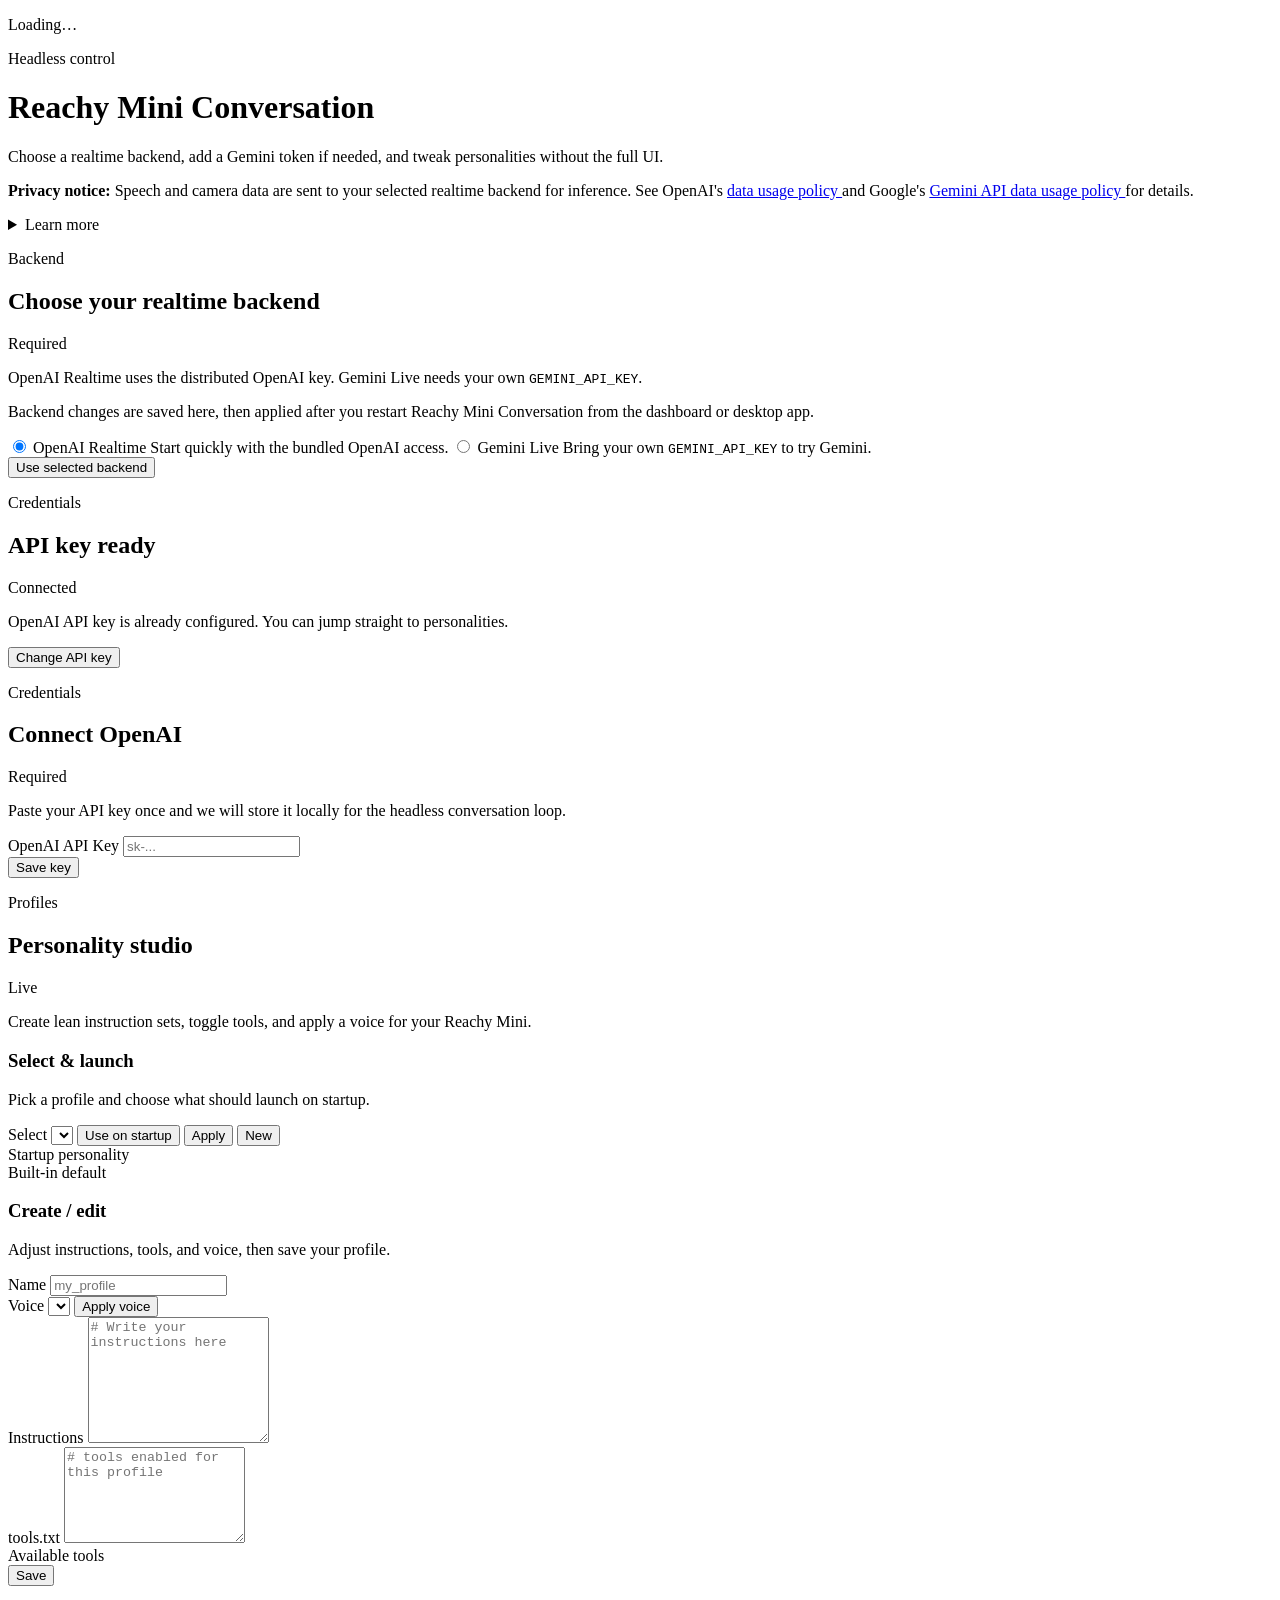
==== src/reachy_mini_conversation_app/static/index.html @ 75c62374 "feat: add Gemini Live backend to UI (#291)" ====
<!doctype html>
<html lang="en">
  <head>
    <meta charset="utf-8" />
    <meta name="viewport" content="width=device-width, initial-scale=1" />
    <title>Reachy Mini Conversation – Settings</title>
    <link rel="stylesheet" href="/static/style.css" />
  </head>
  <body>
    <div class="ambient"></div>
    <div id="loading" class="loading">
      <div class="spinner"></div>
      <p>Loading…</p>
    </div>
    <div class="container">
      <header class="hero">
        <div class="pill">Headless control</div>
        <h1>Reachy Mini Conversation</h1>
        <p class="subtitle">Choose a realtime backend, add a Gemini token if needed, and tweak personalities without the full UI.</p>
      </header>

      <aside class="privacy-notice" role="note" aria-label="Privacy notice">
        <p>
          <strong>Privacy notice:</strong>
          Speech and camera data are sent to your selected realtime backend for inference. See OpenAI's
          <a href="https://platform.openai.com/docs/guides/your-data" target="_blank" rel="noopener">
            data usage policy
          </a>
          and Google's
          <a href="https://ai.google.dev/gemini-api/docs/data-usage" target="_blank" rel="noopener">
            Gemini API data usage policy
          </a>
          for details.
        </p>

        <details>
          <summary>Learn more</summary>

          <p>
            In privacy-sensitive environments, use <code>--local-vision</code> to process images on-device. See the
            <a href="https://github.com/pollen-robotics/reachy_mini_conversation_app/blob/main/README.md" target="_blank" rel="noopener">
              project README
            </a>
            for full setup instructions. An open-source approach is in the works – stay tuned for its release.
          </p>
        </details>
      </aside>

      <div id="backend-panel" class="panel">
        <div class="panel-heading">
          <div>
            <p class="eyebrow">Backend</p>
            <h2>Choose your realtime backend</h2>
          </div>
          <span id="backend-chip" class="chip">Required</span>
        </div>
        <p id="backend-note" class="muted backend-note">
          OpenAI Realtime uses the distributed OpenAI key. Gemini Live needs your own <code>GEMINI_API_KEY</code>.
        </p>
        <p class="muted backend-note">
          Backend changes are saved here, then applied after you restart Reachy Mini Conversation from the dashboard or desktop app.
        </p>
        <div class="backend-choice-grid" role="radiogroup" aria-label="Conversation backend">
          <label class="backend-choice is-selected" data-backend-card="openai">
            <input type="radio" name="backend" value="openai" checked />
            <span class="backend-choice-body">
              <span class="backend-choice-title">OpenAI Realtime</span>
              <span class="backend-choice-copy">Start quickly with the bundled OpenAI access.</span>
            </span>
          </label>
          <label class="backend-choice" data-backend-card="gemini">
            <input type="radio" name="backend" value="gemini" />
            <span class="backend-choice-body">
              <span class="backend-choice-title">Gemini Live</span>
              <span class="backend-choice-copy">Bring your own <code>GEMINI_API_KEY</code> to try Gemini.</span>
            </span>
          </label>
        </div>
        <div class="actions">
          <button id="save-backend-btn" class="ghost hidden">Use selected backend</button>
          <p id="backend-status" class="status" role="status" aria-live="polite" aria-atomic="true"></p>
        </div>
      </div>

      <div id="configured" class="panel hidden">
        <div class="panel-heading">
          <div>
            <p class="eyebrow">Credentials</p>
            <h2 id="configured-title">API key ready</h2>
          </div>
          <span class="chip chip-ok">Connected</span>
        </div>
        <p id="configured-copy" class="muted">OpenAI API key is already configured. You can jump straight to personalities.</p>
        <button id="change-key-btn" class="ghost">Change API key</button>
      </div>

      <div id="form-panel" class="panel hidden">
        <div class="panel-heading">
          <div>
            <p class="eyebrow">Credentials</p>
            <h2 id="form-title">Connect OpenAI</h2>
          </div>
          <span class="chip">Required</span>
        </div>
        <p id="form-copy" class="muted">Paste your API key once and we will store it locally for the headless conversation loop.</p>
        <label id="api-key-label" for="api-key">OpenAI API Key</label>
        <input id="api-key" type="password" placeholder="sk-..." autocomplete="off" />
        <div class="actions">
          <button id="save-btn">Save key</button>
          <p id="status" class="status" role="status" aria-live="polite" aria-atomic="true"></p>
        </div>
      </div>

      <div id="personality-panel" class="panel hidden">
        <div class="panel-heading">
          <div>
            <p class="eyebrow">Profiles</p>
            <h2>Personality studio</h2>
          </div>
          <span class="chip">Live</span>
        </div>
        <p class="muted">Create lean instruction sets, toggle tools, and apply a voice for your Reachy Mini.</p>
        <div class="section">
          <div class="section-heading">
            <h3>Select & launch</h3>
            <p class="muted small">Pick a profile and choose what should launch on startup.</p>
          </div>
          <div class="row row-top">
            <label for="personality-select">Select</label>
            <select id="personality-select"></select>
            <button id="persist-personality" class="ghost">Use on startup</button>
            <button id="apply-personality" class="ghost">Apply</button>
            <button id="new-personality" class="ghost">New</button>
          </div>
          <div class="row">
            <label>Startup personality</label>
            <div class="startup-row">
              <span id="startup-label" class="chip">Built-in default</span>
            </div>
          </div>
        </div>

        <div class="section">
          <div class="section-heading">
            <h3>Create / edit</h3>
            <p class="muted small">Adjust instructions, tools, and voice, then save your profile.</p>
          </div>
          <div class="row">
            <label for="personality-name">Name</label>
            <input id="personality-name" type="text" placeholder="my_profile" />
          </div>
          <div class="row row-voice">
            <label for="voice-select">Voice</label>
            <select id="voice-select"></select>
            <button id="apply-voice" class="ghost">Apply voice</button>
          </div>
          <div class="row">
            <label for="instructions-ta">Instructions</label>
            <textarea id="instructions-ta" rows="8" placeholder="# Write your instructions here"></textarea>
          </div>
          <div class="row">
            <label for="tools-ta">tools.txt</label>
            <textarea id="tools-ta" rows="6" placeholder="# tools enabled for this profile"></textarea>
          </div>
          <div class="row">
            <label for="tools-available">Available tools</label>
            <div id="tools-available" class="checkbox-grid"></div>
          </div>
          <div class="row row-save">
            <label></label>
            <div class="actions">
              <button id="save-personality">Save</button>
            </div>
          </div>
        </div>
        <p id="personality-status" class="status" role="status" aria-live="polite" aria-atomic="true"></p>
      </div>
    </div>

    <script src="/static/main.js"></script>
  </body>
  </html>
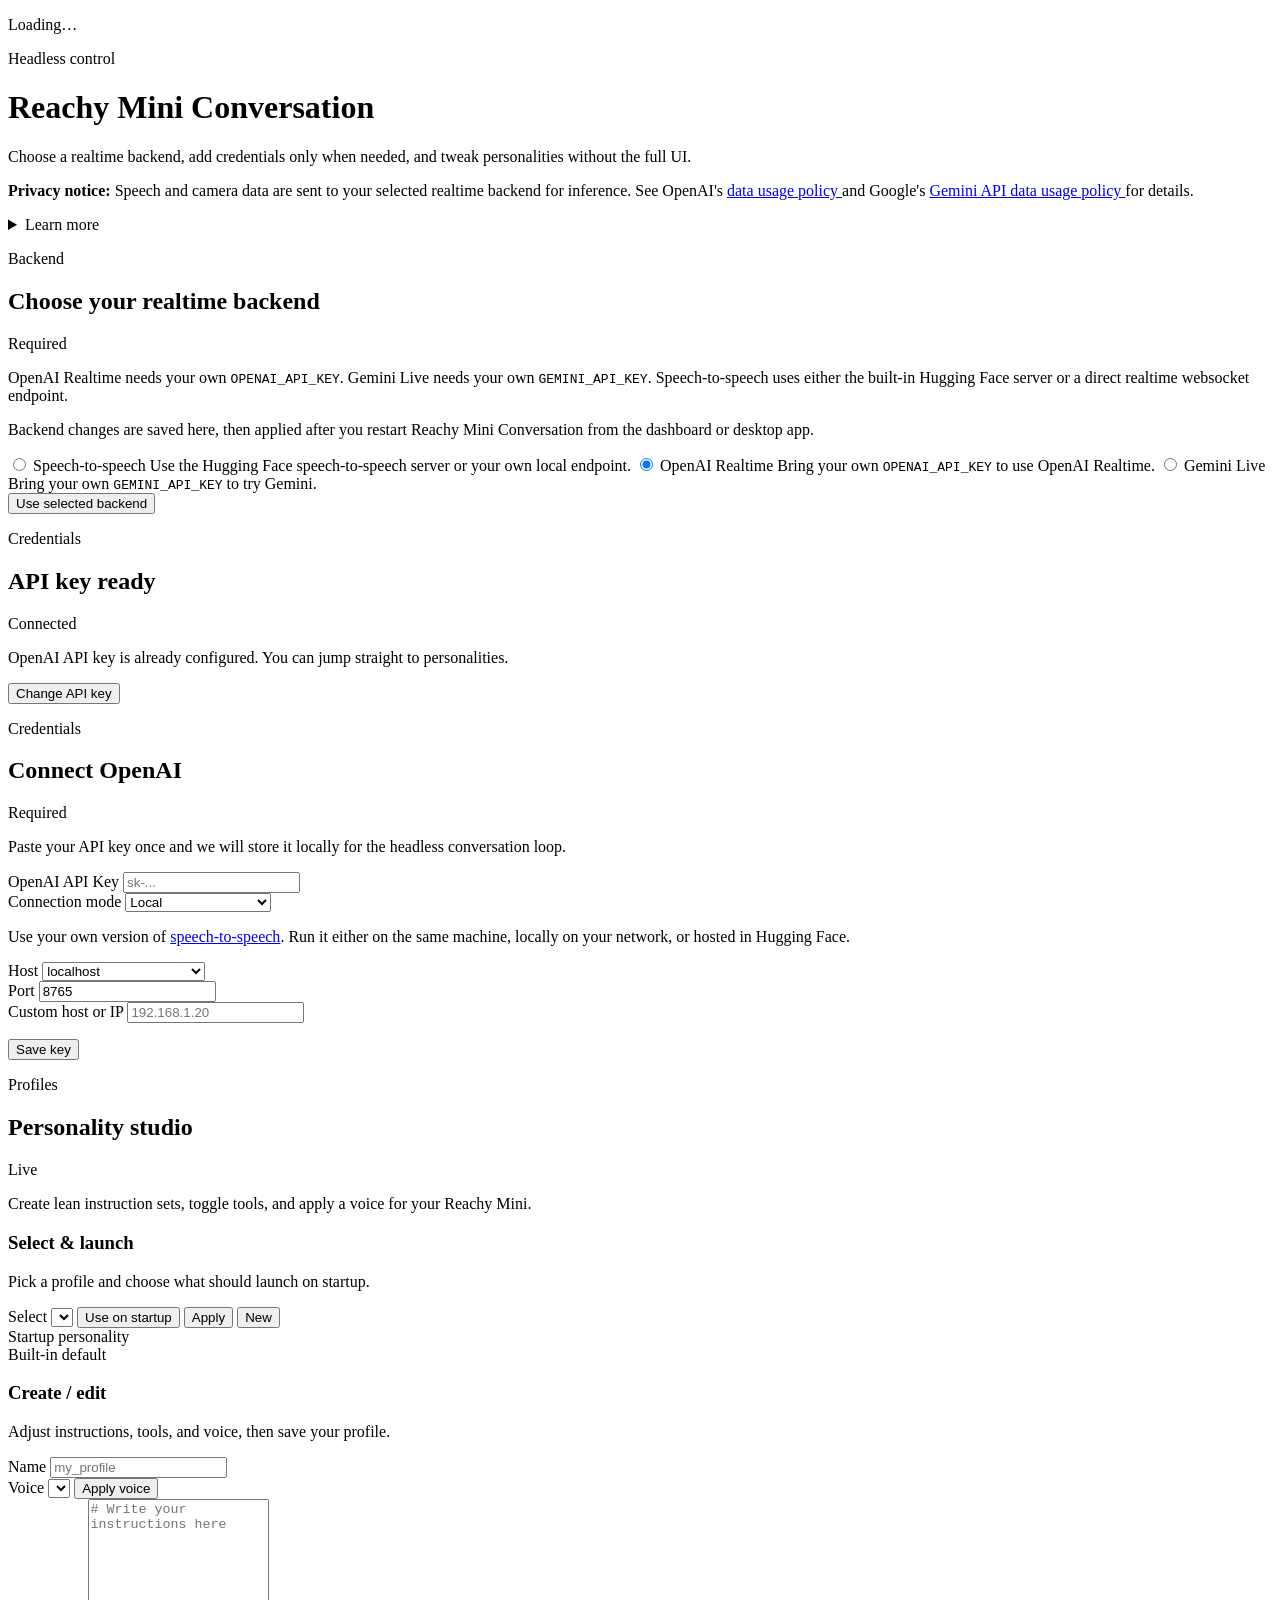
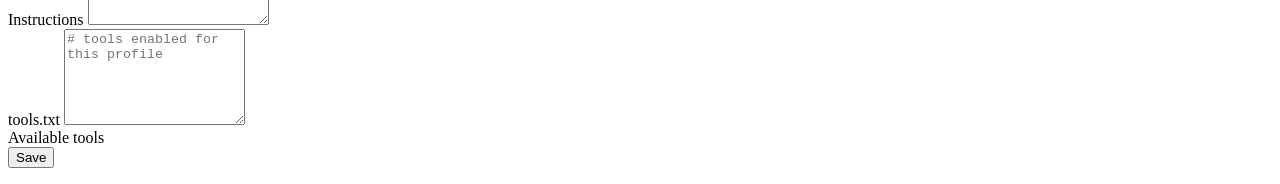
==== commit fc1e7ef6: "Clarify speech-to-speech server wording" ====
--- a/src/reachy_mini_conversation_app/static/index.html
+++ b/src/reachy_mini_conversation_app/static/index.html
@@ -16,7 +16,7 @@
       <header class="hero">
         <div class="pill">Headless control</div>
         <h1>Reachy Mini Conversation</h1>
-        <p class="subtitle">Choose a realtime backend, add a Gemini token if needed, and tweak personalities without the full UI.</p>
+        <p class="subtitle">Choose a realtime backend, add credentials only when needed, and tweak personalities without the full UI.</p>
       </header>
 
       <aside class="privacy-notice" role="note" aria-label="Privacy notice">
@@ -55,17 +55,24 @@
           <span id="backend-chip" class="chip">Required</span>
         </div>
         <p id="backend-note" class="muted backend-note">
-          OpenAI Realtime uses the distributed OpenAI key. Gemini Live needs your own <code>GEMINI_API_KEY</code>.
+          OpenAI Realtime needs your own <code>OPENAI_API_KEY</code>. Gemini Live needs your own <code>GEMINI_API_KEY</code>. Speech-to-speech uses either the built-in Hugging Face server or a direct realtime websocket endpoint.
         </p>
         <p class="muted backend-note">
           Backend changes are saved here, then applied after you restart Reachy Mini Conversation from the dashboard or desktop app.
         </p>
         <div class="backend-choice-grid" role="radiogroup" aria-label="Conversation backend">
+          <label class="backend-choice" data-backend-card="speech-to-speech">
+            <input type="radio" name="backend" value="speech-to-speech" />
+            <span class="backend-choice-body">
+              <span class="backend-choice-title">Speech-to-speech</span>
+              <span class="backend-choice-copy">Use the Hugging Face speech-to-speech server or your own local endpoint.</span>
+            </span>
+          </label>
           <label class="backend-choice is-selected" data-backend-card="openai">
             <input type="radio" name="backend" value="openai" checked />
             <span class="backend-choice-body">
               <span class="backend-choice-title">OpenAI Realtime</span>
-              <span class="backend-choice-copy">Start quickly with the bundled OpenAI access.</span>
+              <span class="backend-choice-copy">Bring your own <code>OPENAI_API_KEY</code> to use OpenAI Realtime.</span>
             </span>
           </label>
           <label class="backend-choice" data-backend-card="gemini">
@@ -103,8 +110,44 @@
           <span class="chip">Required</span>
         </div>
         <p id="form-copy" class="muted">Paste your API key once and we will store it locally for the headless conversation loop.</p>
-        <label id="api-key-label" for="api-key">OpenAI API Key</label>
-        <input id="api-key" type="password" placeholder="sk-..." autocomplete="off" />
+        <div id="api-key-fields">
+          <label id="api-key-label" for="api-key">OpenAI API Key</label>
+          <input id="api-key" type="password" placeholder="sk-..." autocomplete="off" />
+        </div>
+        <div id="s2s-fields" class="hidden">
+          <label for="s2s-mode">Connection mode</label>
+          <select id="s2s-mode">
+            <option value="local">Local</option>
+            <option value="deployed">Hugging Face server</option>
+          </select>
+          <p id="s2s-mode-copy" class="muted s2s-help"></p>
+
+          <div id="s2s-direct-fields" class="s2s-config-grid">
+            <p class="muted s2s-help s2s-local-note">
+              Use your own version of
+              <a href="https://github.com/huggingface/speech-to-speech" target="_blank" rel="noopener">speech-to-speech</a>.
+              Run it either on the same machine, locally on your network, or hosted in Hugging Face.
+            </p>
+            <div class="s2s-field">
+              <label for="s2s-host-preset">Host</label>
+              <select id="s2s-host-preset">
+                <option value="localhost">localhost</option>
+                <option value="custom">Custom IP or hostname</option>
+              </select>
+            </div>
+            <div class="s2s-field">
+              <label for="s2s-port">Port</label>
+              <input id="s2s-port" type="text" inputmode="numeric" value="8765" placeholder="8765" autocomplete="off" />
+            </div>
+          </div>
+
+          <div id="s2s-host-custom-wrap" class="hidden">
+            <label for="s2s-host-custom">Custom host or IP</label>
+            <input id="s2s-host-custom" type="text" placeholder="192.168.1.20" autocomplete="off" />
+          </div>
+
+          <p id="s2s-preview" class="status"></p>
+        </div>
         <div class="actions">
           <button id="save-btn">Save key</button>
           <p id="status" class="status" role="status" aria-live="polite" aria-atomic="true"></p>
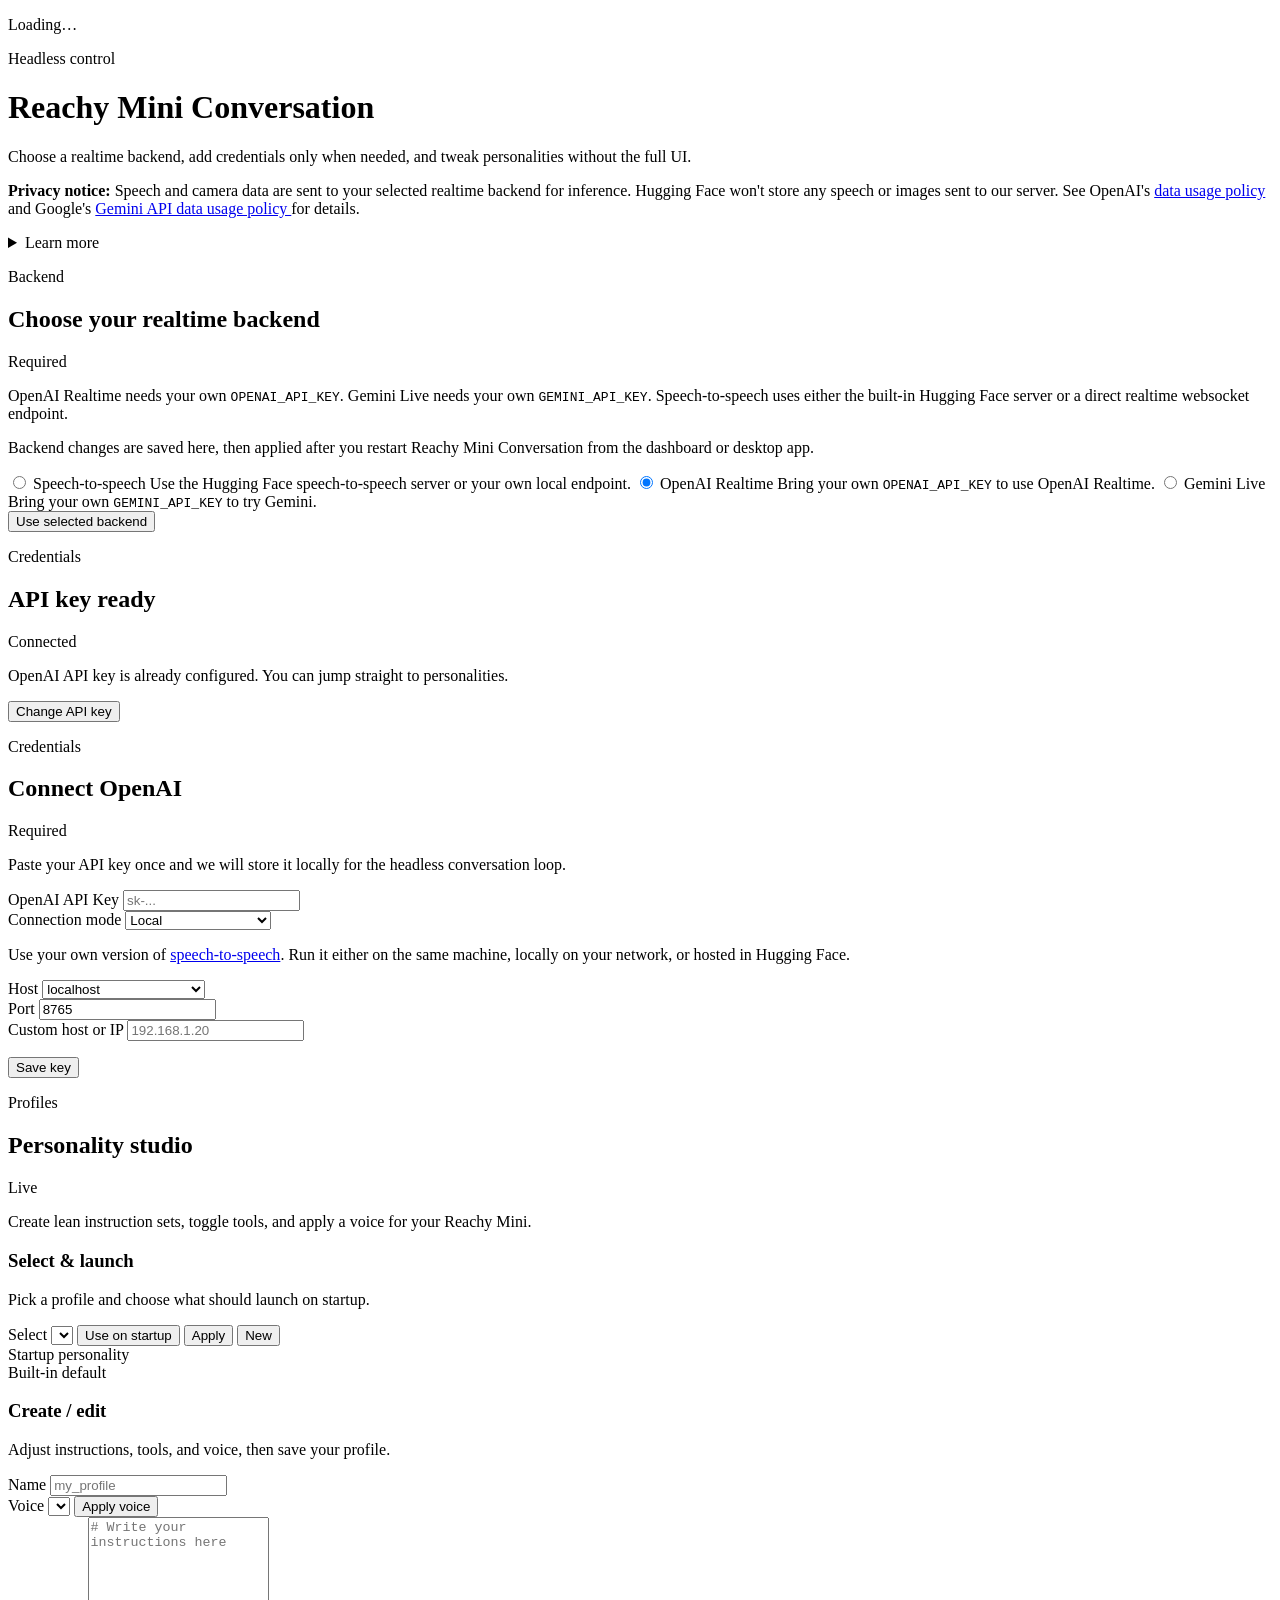
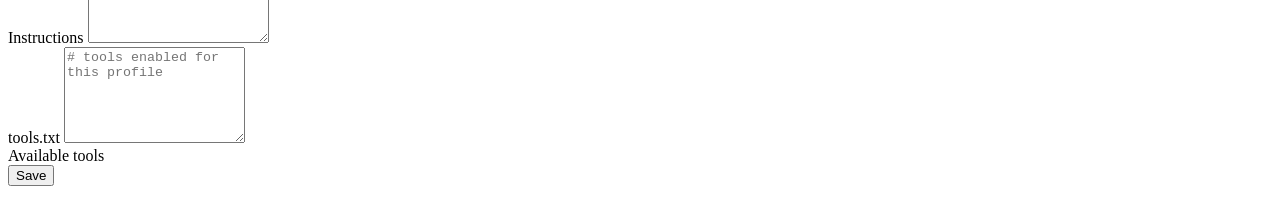
==== commit 396cc0ba: "Update realtime privacy notice" ====
--- a/src/reachy_mini_conversation_app/static/index.html
+++ b/src/reachy_mini_conversation_app/static/index.html
@@ -22,7 +22,7 @@
       <aside class="privacy-notice" role="note" aria-label="Privacy notice">
         <p>
           <strong>Privacy notice:</strong>
-          Speech and camera data are sent to your selected realtime backend for inference. See OpenAI's
+          Speech and camera data are sent to your selected realtime backend for inference. Hugging Face won't store any speech or images sent to our server. See OpenAI's
           <a href="https://platform.openai.com/docs/guides/your-data" target="_blank" rel="noopener">
             data usage policy
           </a>
@@ -37,11 +37,13 @@
           <summary>Learn more</summary>
 
           <p>
-            In privacy-sensitive environments, use <code>--local-vision</code> to process images on-device. See the
+            In privacy-sensitive environments, use your own local version of
+            <a href="https://github.com/huggingface/speech-to-speech" target="_blank" rel="noopener">speech-to-speech</a>,
+            or combine any backend with <code>--local-vision</code> to process images on-device. See the
             <a href="https://github.com/pollen-robotics/reachy_mini_conversation_app/blob/main/README.md" target="_blank" rel="noopener">
               project README
             </a>
-            for full setup instructions. An open-source approach is in the works – stay tuned for its release.
+            for full setup instructions.
           </p>
         </details>
       </aside>
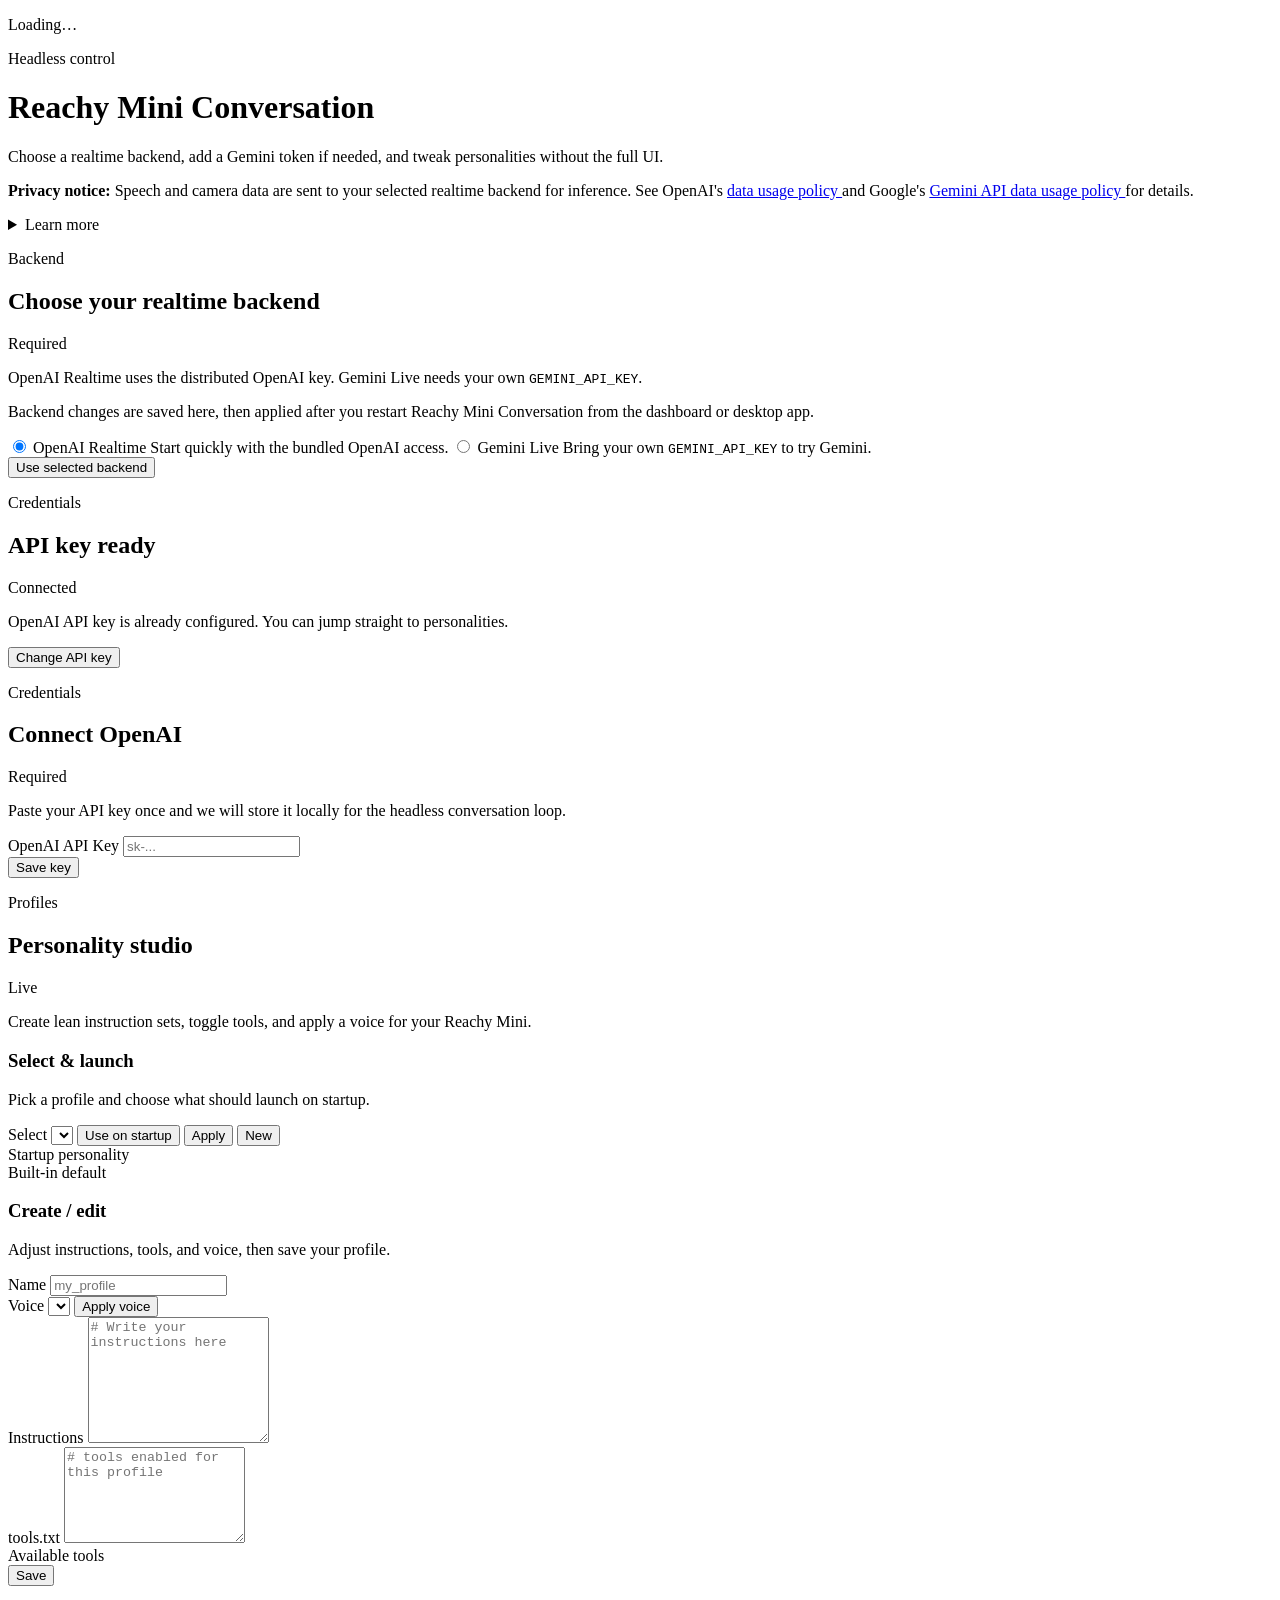
==== commit e09ebef7: "Fix Gemini data usage policy link (#334)" ====
--- a/src/reachy_mini_conversation_app/static/index.html
+++ b/src/reachy_mini_conversation_app/static/index.html
@@ -16,18 +16,18 @@
       <header class="hero">
         <div class="pill">Headless control</div>
         <h1>Reachy Mini Conversation</h1>
-        <p class="subtitle">Choose a realtime backend, add credentials only when needed, and tweak personalities without the full UI.</p>
+        <p class="subtitle">Choose a realtime backend, add a Gemini token if needed, and tweak personalities without the full UI.</p>
       </header>
 
       <aside class="privacy-notice" role="note" aria-label="Privacy notice">
         <p>
           <strong>Privacy notice:</strong>
-          Speech and camera data are sent to your selected realtime backend for inference. Hugging Face won't store any speech or images sent to our server. See OpenAI's
+          Speech and camera data are sent to your selected realtime backend for inference. See OpenAI's
           <a href="https://platform.openai.com/docs/guides/your-data" target="_blank" rel="noopener">
             data usage policy
           </a>
           and Google's
-          <a href="https://ai.google.dev/gemini-api/docs/data-usage" target="_blank" rel="noopener">
+          <a href="https://ai.google.dev/gemini-api/terms#data-use-unpaid" target="_blank" rel="noopener">
             Gemini API data usage policy
           </a>
           for details.
@@ -37,13 +37,11 @@
           <summary>Learn more</summary>
 
           <p>
-            In privacy-sensitive environments, use your own local version of
-            <a href="https://github.com/huggingface/speech-to-speech" target="_blank" rel="noopener">speech-to-speech</a>,
-            or combine any backend with <code>--local-vision</code> to process images on-device. See the
+            In privacy-sensitive environments, use <code>--local-vision</code> to process images on-device. See the
             <a href="https://github.com/pollen-robotics/reachy_mini_conversation_app/blob/main/README.md" target="_blank" rel="noopener">
               project README
             </a>
-            for full setup instructions.
+            for full setup instructions. An open-source approach is in the works – stay tuned for its release.
           </p>
         </details>
       </aside>
@@ -57,24 +55,17 @@
           <span id="backend-chip" class="chip">Required</span>
         </div>
         <p id="backend-note" class="muted backend-note">
-          OpenAI Realtime needs your own <code>OPENAI_API_KEY</code>. Gemini Live needs your own <code>GEMINI_API_KEY</code>. Speech-to-speech uses either the built-in Hugging Face server or a direct realtime websocket endpoint.
+          OpenAI Realtime uses the distributed OpenAI key. Gemini Live needs your own <code>GEMINI_API_KEY</code>.
         </p>
         <p class="muted backend-note">
           Backend changes are saved here, then applied after you restart Reachy Mini Conversation from the dashboard or desktop app.
         </p>
         <div class="backend-choice-grid" role="radiogroup" aria-label="Conversation backend">
-          <label class="backend-choice" data-backend-card="speech-to-speech">
-            <input type="radio" name="backend" value="speech-to-speech" />
-            <span class="backend-choice-body">
-              <span class="backend-choice-title">Speech-to-speech</span>
-              <span class="backend-choice-copy">Use the Hugging Face speech-to-speech server or your own local endpoint.</span>
-            </span>
-          </label>
           <label class="backend-choice is-selected" data-backend-card="openai">
             <input type="radio" name="backend" value="openai" checked />
             <span class="backend-choice-body">
               <span class="backend-choice-title">OpenAI Realtime</span>
-              <span class="backend-choice-copy">Bring your own <code>OPENAI_API_KEY</code> to use OpenAI Realtime.</span>
+              <span class="backend-choice-copy">Start quickly with the bundled OpenAI access.</span>
             </span>
           </label>
           <label class="backend-choice" data-backend-card="gemini">
@@ -112,44 +103,8 @@
           <span class="chip">Required</span>
         </div>
         <p id="form-copy" class="muted">Paste your API key once and we will store it locally for the headless conversation loop.</p>
-        <div id="api-key-fields">
-          <label id="api-key-label" for="api-key">OpenAI API Key</label>
-          <input id="api-key" type="password" placeholder="sk-..." autocomplete="off" />
-        </div>
-        <div id="s2s-fields" class="hidden">
-          <label for="s2s-mode">Connection mode</label>
-          <select id="s2s-mode">
-            <option value="local">Local</option>
-            <option value="deployed">Hugging Face server</option>
-          </select>
-          <p id="s2s-mode-copy" class="muted s2s-help"></p>
-
-          <div id="s2s-direct-fields" class="s2s-config-grid">
-            <p class="muted s2s-help s2s-local-note">
-              Use your own version of
-              <a href="https://github.com/huggingface/speech-to-speech" target="_blank" rel="noopener">speech-to-speech</a>.
-              Run it either on the same machine, locally on your network, or hosted in Hugging Face.
-            </p>
-            <div class="s2s-field">
-              <label for="s2s-host-preset">Host</label>
-              <select id="s2s-host-preset">
-                <option value="localhost">localhost</option>
-                <option value="custom">Custom IP or hostname</option>
-              </select>
-            </div>
-            <div class="s2s-field">
-              <label for="s2s-port">Port</label>
-              <input id="s2s-port" type="text" inputmode="numeric" value="8765" placeholder="8765" autocomplete="off" />
-            </div>
-          </div>
-
-          <div id="s2s-host-custom-wrap" class="hidden">
-            <label for="s2s-host-custom">Custom host or IP</label>
-            <input id="s2s-host-custom" type="text" placeholder="192.168.1.20" autocomplete="off" />
-          </div>
-
-          <p id="s2s-preview" class="status"></p>
-        </div>
+        <label id="api-key-label" for="api-key">OpenAI API Key</label>
+        <input id="api-key" type="password" placeholder="sk-..." autocomplete="off" />
         <div class="actions">
           <button id="save-btn">Save key</button>
           <p id="status" class="status" role="status" aria-live="polite" aria-atomic="true"></p>
